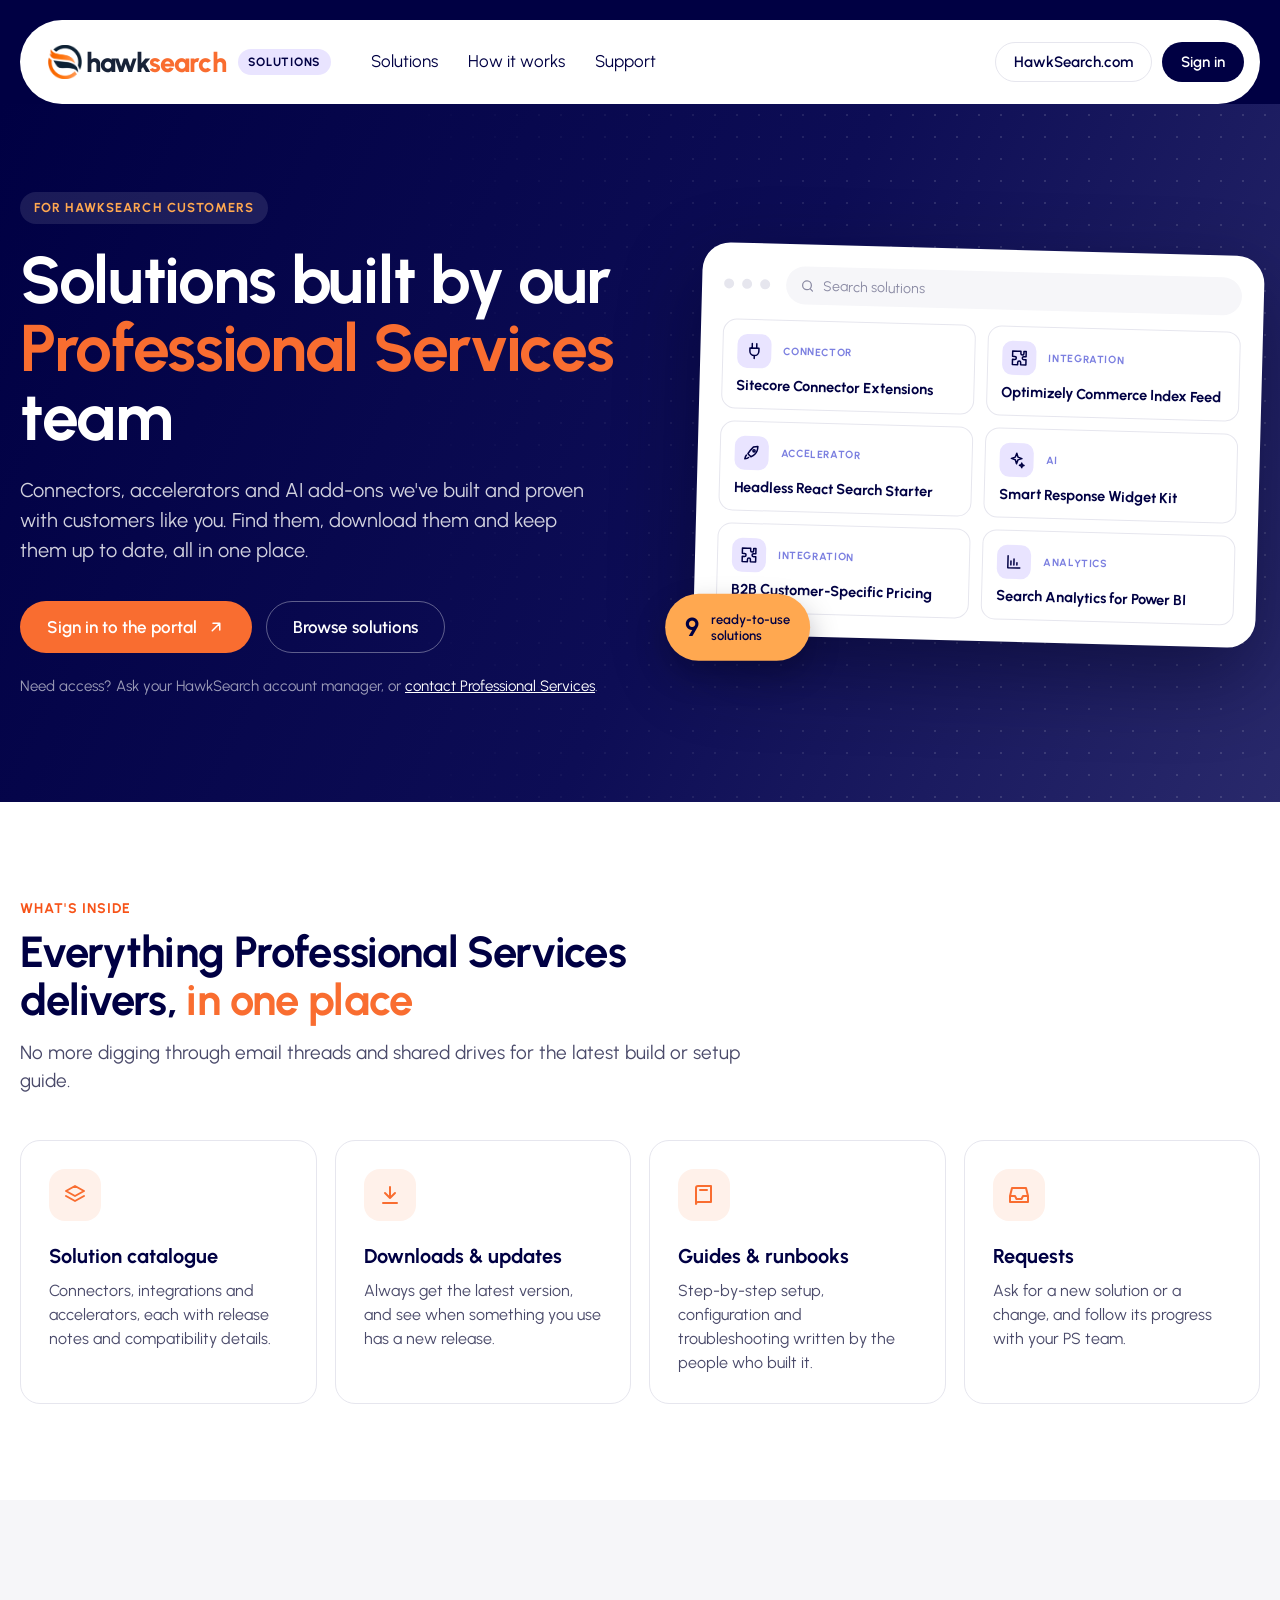
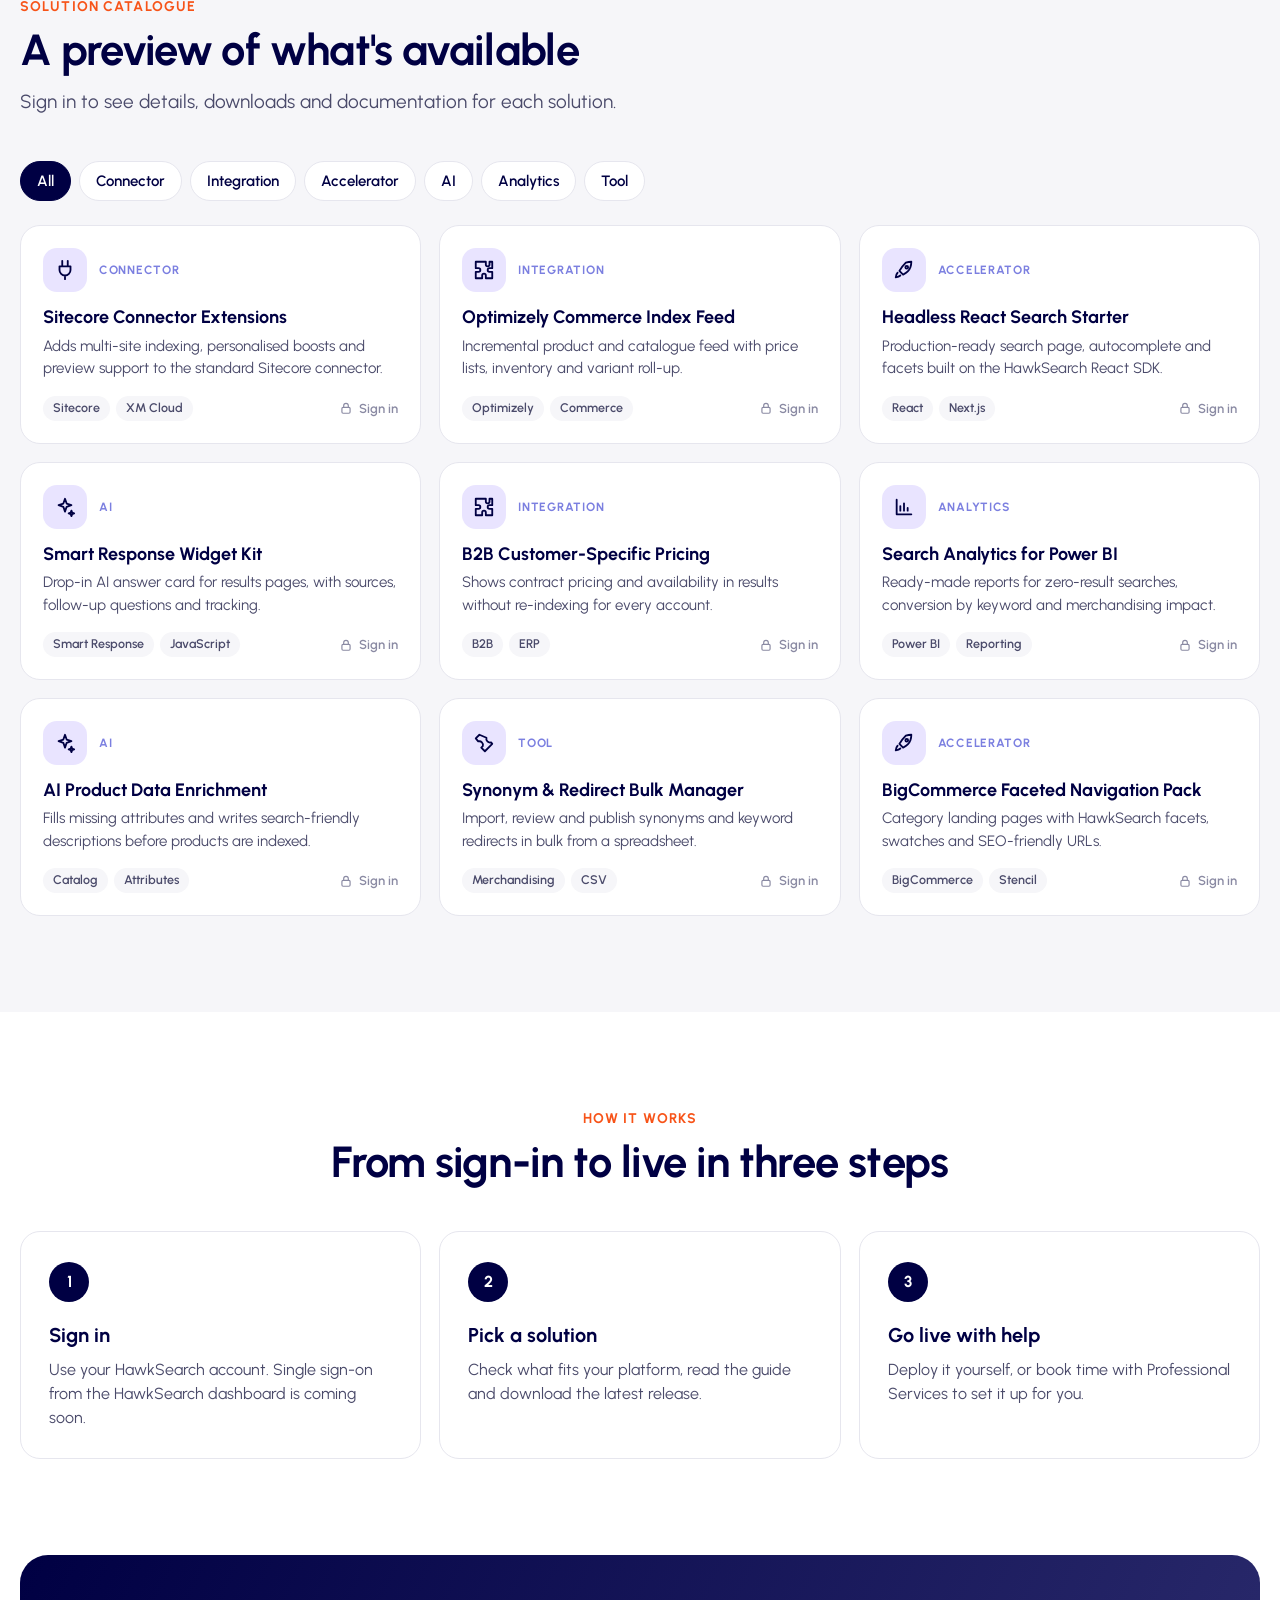
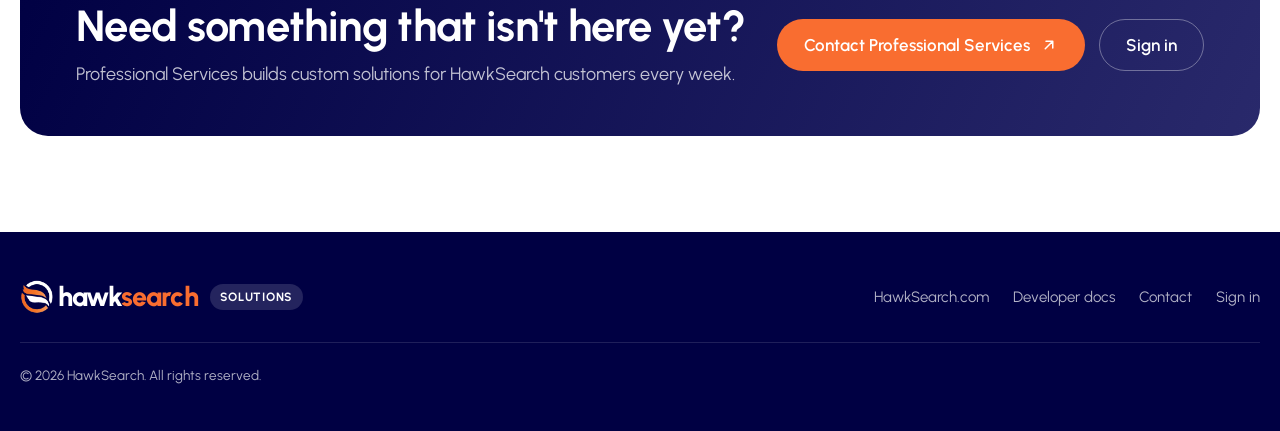
==== index.html @ 72f0b77c "HawkSearch Solutions portal prototype Public home page, simulated sign-in matching the HawkSearch Am" ====
<!DOCTYPE html>
<html lang="en">
<head>
<meta charset="UTF-8">
<meta name="viewport" content="width=device-width, initial-scale=1">
<title>HawkSearch Solutions</title>
<meta name="description" content="Solutions, accelerators and integrations built for HawkSearch customers by the Professional Services team.">
<link rel="icon" href="assets/hawksearchicon.png">
<link rel="preconnect" href="https://fonts.googleapis.com">
<link rel="preconnect" href="https://fonts.gstatic.com" crossorigin>
<link href="https://fonts.googleapis.com/css2?family=Urbanist:wght@400;500;600;700;800&display=swap" rel="stylesheet">
<link rel="stylesheet" href="styles.css">
<script src="portal.js"></script>
</head>
<body>

<header class="site-top">
  <div class="wrap">
    <nav class="site-nav" aria-label="Main">
      <a class="brand" href="index.html" aria-label="HawkSearch Solutions home">
        <span class="brand__logo"><img src="assets/hawksearchicon.png" alt=""><span class="brand__word">hawk<b>search</b></span></span>
        <span class="brand__tag">Solutions</span>
      </a>
      <ul class="site-nav__links">
        <li><a href="#catalog">Solutions</a></li>
        <li><a href="#how">How it works</a></li>
        <li><a href="#help">Support</a></li>
      </ul>
      <div class="site-nav__actions" id="nav-actions">
        <a class="btn btn--outline btn--sm" href="https://www.hawksearch.com/">HawkSearch.com</a>
        <a class="btn btn--navy btn--sm" href="login.html">Sign in</a>
      </div>
    </nav>
  </div>
</header>

<main>
  <section class="hero">
    <div class="wrap hero__inner">
      <div>
        <p class="eyebrow">For HawkSearch customers</p>
        <h1>Solutions built by our <em>Professional Services</em> team</h1>
        <p class="hero__lead">Connectors, accelerators and AI add-ons we've built and proven with customers like you. Find them, download them and keep them up to date, all in one place.</p>
        <div class="hero__ctas">
          <a class="btn btn--primary" href="login.html" id="hero-cta">Sign in to the portal <svg class="i" aria-hidden="true"><use href="#i-arrow"/></svg></a>
          <a class="btn btn--ghost-light" href="#catalog">Browse solutions</a>
        </div>
        <p class="hero__note">Need access? Ask your HawkSearch account manager, or <a href="#help">contact Professional Services</a>.</p>
      </div>
      <div class="peek" aria-hidden="true">
        <div class="peek__bar">
          <span class="peek__dot"></span><span class="peek__dot"></span><span class="peek__dot"></span>
          <span class="peek__search"><svg class="i" style="width:15px;height:15px"><use href="#i-search"/></svg>Search solutions</span>
        </div>
        <div class="peek__grid" id="peek-grid"></div>
        <div class="peek__badge"><strong id="peek-count">9</strong><span>ready-to-use<br>solutions</span></div>
      </div>
    </div>
  </section>

  <section class="section">
    <div class="wrap">
      <div class="section__head">
        <p class="kicker">What's inside</p>
        <h2>Everything Professional Services delivers, <em>in one place</em></h2>
        <p class="section__lead">No more digging through email threads and shared drives for the latest build or setup guide.</p>
      </div>
      <div class="features">
        <div class="feature">
          <span class="feature__icon"><svg class="i"><use href="#i-layers"/></svg></span>
          <h3>Solution catalogue</h3>
          <p>Connectors, integrations and accelerators, each with release notes and compatibility details.</p>
        </div>
        <div class="feature">
          <span class="feature__icon"><svg class="i"><use href="#i-download"/></svg></span>
          <h3>Downloads &amp; updates</h3>
          <p>Always get the latest version, and see when something you use has a new release.</p>
        </div>
        <div class="feature">
          <span class="feature__icon"><svg class="i"><use href="#i-book"/></svg></span>
          <h3>Guides &amp; runbooks</h3>
          <p>Step-by-step setup, configuration and troubleshooting written by the people who built it.</p>
        </div>
        <div class="feature">
          <span class="feature__icon"><svg class="i"><use href="#i-inbox"/></svg></span>
          <h3>Requests</h3>
          <p>Ask for a new solution or a change, and follow its progress with your PS team.</p>
        </div>
      </div>
    </div>
  </section>

  <section class="section section--tint" id="catalog">
    <div class="wrap">
      <div class="section__head">
        <p class="kicker">Solution catalogue</p>
        <h2>A preview of what's available</h2>
        <p class="section__lead">Sign in to see details, downloads and documentation for each solution.</p>
      </div>
      <div class="filter-row" id="filters" role="group" aria-label="Filter by type"></div>
      <div class="solutions" id="catalog-grid"></div>
    </div>
  </section>

  <section class="section" id="how">
    <div class="wrap">
      <div class="section__head section__head--center">
        <p class="kicker">How it works</p>
        <h2>From sign-in to live in three steps</h2>
      </div>
      <div class="steps">
        <div class="step">
          <h3>Sign in</h3>
          <p>Use your HawkSearch account. Single sign-on from the HawkSearch dashboard is coming soon.</p>
        </div>
        <div class="step">
          <h3>Pick a solution</h3>
          <p>Check what fits your platform, read the guide and download the latest release.</p>
        </div>
        <div class="step">
          <h3>Go live with help</h3>
          <p>Deploy it yourself, or book time with Professional Services to set it up for you.</p>
        </div>
      </div>
    </div>
  </section>

  <section class="section" id="help" style="padding-top: 0">
    <div class="wrap">
      <div class="cta-band">
        <div>
          <h2>Need something that isn't here yet?</h2>
          <p>Professional Services builds custom solutions for HawkSearch customers every week.</p>
        </div>
        <div class="hero__ctas">
          <a class="btn btn--primary" href="https://www.hawksearch.com/contact-us">Contact Professional Services <svg class="i" aria-hidden="true"><use href="#i-arrow"/></svg></a>
          <a class="btn btn--ghost-light" href="login.html">Sign in</a>
        </div>
      </div>
    </div>
  </section>
</main>

<footer class="site-footer">
  <div class="wrap">
    <div class="site-footer__row">
      <a class="brand brand--light" href="index.html" aria-label="HawkSearch Solutions home">
        <span class="brand__logo"><img src="assets/hawksearchiconwhite.png" alt=""><span class="brand__word">hawk<b>search</b></span></span>
        <span class="brand__tag">Solutions</span>
      </a>
      <nav aria-label="Footer">
        <a href="https://www.hawksearch.com/">HawkSearch.com</a>
        <a href="https://developerdocs.hawksearch.com/">Developer docs</a>
        <a href="https://www.hawksearch.com/contact-us">Contact</a>
        <a href="login.html">Sign in</a>
      </nav>
    </div>
    <p class="site-footer__legal">© 2026 HawkSearch. All rights reserved.</p>
  </div>
</footer>

<script>
(function () {
  var P = window.Portal;

  // Already signed in? Point the nav at the dashboard instead of the sign-in page.
  var user = P.session.user();
  if (user) {
    document.getElementById('nav-actions').innerHTML =
      '<a class="btn btn--navy btn--sm" href="dashboard.html">Dashboard ' + P.icon('arrow') + '</a>';
    document.querySelectorAll('a[href="login.html"]').forEach(function (a) { a.href = 'dashboard.html'; });
    document.getElementById('hero-cta').innerHTML = 'Go to your dashboard ' + P.icon('arrow');
  }

  document.getElementById('peek-grid').innerHTML = P.SOLUTIONS.slice(0, 6).map(function (s) {
    return P.solutionCard(s, { mini: true });
  }).join('');
  document.getElementById('peek-count').textContent = P.SOLUTIONS.length;

  // Catalogue preview with type filters; each card leads to sign-in (or to the dashboard if signed in)
  var filters = document.getElementById('filters');
  var grid = document.getElementById('catalog-grid');
  var cats = Object.keys(P.CATEGORIES).filter(function (c) { return P.SOLUTIONS.some(function (s) { return s.cat === c; }); });
  filters.innerHTML = '<button class="pill" type="button" data-cat="" aria-pressed="true">All</button>' +
    cats.map(function (c) { return '<button class="pill" type="button" data-cat="' + c + '" aria-pressed="false">' + P.CATEGORIES[c].label + '</button>'; }).join('');

  function render(cat) {
    grid.innerHTML = P.SOLUTIONS.filter(function (s) { return !cat || s.cat === cat; }).map(function (s) {
      return P.solutionCard(s, user ? { href: 'dashboard.html#' + s.id } : { href: 'login.html?next=' + encodeURIComponent('dashboard.html#' + s.id), locked: true });
    }).join('');
  }
  filters.addEventListener('click', function (e) {
    var b = e.target.closest('[data-cat]');
    if (!b) return;
    filters.querySelectorAll('.pill').forEach(function (p) { p.setAttribute('aria-pressed', String(p === b)); });
    render(b.getAttribute('data-cat'));
  });
  render('');
})();
</script>
</body>
</html>
---- styles.css ----
/* HawkSearch Solutions portal: shared styles. Tokens come from the hawksearch.com home page design. */
:root {
  --navy: #000043;
  --navy-2: #14145a;
  --navy-3: #29296b;
  --orange: #f75318;
  --orange-fill: #f96d30;
  --orange-soft: #ffa850;
  --orange-tint: #fff1ea;
  --periwinkle: #7b7fe0;
  --lavender: #e9e4ff;
  --lavender-2: #f4f2ff;
  --green: #12a150;
  --green-tint: #e6f6ec;
  --amber: #b86e00;
  --amber-tint: #fff4e0;
  --text: #070809;
  --muted: #4a4a6a;
  --subtle: #8a8aa3;
  --bg: #ffffff;
  --surface: #f6f6f9;
  --border: #e6e6ee;
  --radius-xl: 28px;
  --radius-lg: 20px;
  --radius-md: 14px;
  --shadow: 0 8px 28px rgba(0, 0, 40, .08);
  --font: "Urbanist", system-ui, -apple-system, "Segoe UI", Roboto, Helvetica, Arial, sans-serif;
}

* { box-sizing: border-box; }
html { -webkit-text-size-adjust: 100%; }
body { margin: 0; font-family: var(--font); color: var(--text); background: var(--bg); line-height: 1.5; }
img { max-width: 100%; display: block; }
a { color: inherit; }
button, input, select, textarea { font: inherit; color: inherit; }
[hidden] { display: none !important; }
svg.i { width: 18px; height: 18px; flex: none; }
.visually-hidden { position: absolute; width: 1px; height: 1px; overflow: hidden; clip: rect(0 0 0 0); white-space: nowrap; }
:focus-visible { outline: 3px solid var(--orange-fill); outline-offset: 2px; }

.wrap { width: min(1240px, calc(100% - 32px)); margin: 0 auto; }

/* ---- Brand lockup: the classic hawksearch logo (icon + lowercase "hawk" navy / "search" orange) ----
   Rebuilt from the icon file plus type. Swap in the original logo artwork when it's available. */
.brand { display: inline-flex; align-items: center; gap: 12px; text-decoration: none; }
.brand__logo { display: inline-flex; align-items: center; gap: 4px; }
.brand__logo img { width: 34px; height: 34px; }
.brand__word { font-size: 27px; font-weight: 800; letter-spacing: -.035em; line-height: 1; color: #182338; }
.brand__word b { font-weight: 800; color: var(--orange-fill); }
.brand__tag {
  padding: 4px 10px; border-radius: 999px;
  background: var(--lavender); color: var(--navy); font-size: 12px; font-weight: 700; letter-spacing: .06em; text-transform: uppercase;
}
.brand--light .brand__word { color: #fff; }
.brand--light .brand__tag { background: rgba(255, 255, 255, .14); color: #fff; }

/* ---- Buttons ---- */
.btn {
  display: inline-flex; align-items: center; justify-content: center; gap: 10px;
  height: 52px; padding: 0 26px; border: 1.5px solid transparent; border-radius: 999px;
  font-size: 17px; font-weight: 600; text-decoration: none; cursor: pointer; white-space: nowrap;
  transition: background .15s, border-color .15s, color .15s, transform .15s;
}
.btn svg { width: 18px; height: 18px; }
.btn--primary { background: var(--orange-fill); color: #fff; }
.btn--primary:hover { background: var(--orange); }
.btn--navy { background: var(--navy); color: #fff; }
.btn--navy:hover { background: var(--navy-2); }
.btn--light { background: #fff; color: var(--navy); }
.btn--light:hover { background: var(--lavender-2); }
.btn--outline { border-color: var(--border); background: #fff; color: var(--navy); }
.btn--outline:hover { border-color: var(--navy); }
.btn--ghost-light { border-color: rgba(255, 255, 255, .35); color: #fff; }
.btn--ghost-light:hover { border-color: #fff; background: rgba(255, 255, 255, .06); }
.btn--sm { height: 40px; padding: 0 18px; font-size: 15px; }
.btn--block { width: 100%; }
.btn:disabled { opacity: .55; cursor: not-allowed; }

/* ---- Public site header: white pill on navy, like hawksearch.com ---- */
.site-top { background: var(--navy); padding: 20px 0 0; }
.site-nav {
  display: flex; align-items: center; gap: 28px;
  height: 84px; padding: 0 16px 0 28px;
  background: #fff; border-radius: 999px;
}
.site-nav__links { display: flex; gap: 30px; margin: 0 auto 0 12px; padding: 0; list-style: none; }
.site-nav__links a { text-decoration: none; font-size: 17px; color: var(--navy); }
.site-nav__links a:hover { color: var(--orange); }
.site-nav__actions { display: flex; gap: 10px; align-items: center; }

/* ---- Hero ---- */
.hero {
  position: relative; overflow: hidden;
  background: linear-gradient(115deg, var(--navy) 0%, #0d0d55 55%, var(--navy-3) 100%);
  color: #fff;
}
.hero::before {   /* dot grid, as on the home page */
  content: ""; position: absolute; inset: 0;
  background-image: radial-gradient(rgba(255, 255, 255, .13) 1px, transparent 1.4px);
  background-size: 22px 22px;
  mask-image: linear-gradient(90deg, transparent 30%, #000 75%);
  -webkit-mask-image: linear-gradient(90deg, transparent 30%, #000 75%);
}
.hero__inner { position: relative; display: grid; grid-template-columns: minmax(0, 1.05fr) minmax(0, .95fr); gap: 56px; align-items: center; padding: 88px 0 104px; }
.eyebrow {
  display: inline-flex; align-items: center; gap: 8px;
  margin: 0 0 22px; padding: 6px 14px; border-radius: 999px;
  background: rgba(255, 255, 255, .1); color: var(--orange-soft);
  font-size: 13px; font-weight: 700; letter-spacing: .08em; text-transform: uppercase;
}
.hero h1 { margin: 0; font-size: clamp(40px, 5.2vw, 66px); line-height: 1.04; letter-spacing: -.02em; font-weight: 700; }
.hero h1 em { font-style: normal; color: var(--orange-fill); }
.hero__lead { max-width: 580px; margin: 24px 0 36px; font-size: 20px; line-height: 1.5; color: rgba(255, 255, 255, .82); }
.hero__ctas { display: flex; flex-wrap: wrap; gap: 14px; }
.hero__note { margin: 22px 0 0; font-size: 15px; color: rgba(255, 255, 255, .6); }
.hero__note a { color: #fff; }

/* Hero visual: a peek at the signed-in catalogue */
.peek {
  position: relative;
  padding: 22px; border-radius: var(--radius-xl);
  background: #fff; color: var(--text);
  box-shadow: 0 30px 80px rgba(0, 0, 30, .45);
  transform: rotate(1.5deg);
}
.peek__bar { display: flex; align-items: center; gap: 8px; margin-bottom: 16px; }
.peek__dot { width: 10px; height: 10px; border-radius: 999px; background: var(--border); }
.peek__search {
  flex: 1; margin-left: 8px; height: 38px; padding: 0 14px;
  display: flex; align-items: center; gap: 8px;
  border-radius: 999px; background: var(--surface); color: var(--subtle); font-size: 14px;
}
.peek__grid { display: grid; grid-template-columns: 1fr 1fr; gap: 12px; }
.peek__badge {
  position: absolute; left: -28px; bottom: -26px;
  display: flex; align-items: center; gap: 12px;
  padding: 14px 20px; border-radius: 999px;
  background: var(--orange-soft); color: var(--navy); font-weight: 700;
  box-shadow: 0 14px 30px rgba(0, 0, 30, .3);
  transform: rotate(-1.5deg);
}
.peek__badge strong { font-size: 26px; }
.peek__badge span { font-size: 13px; line-height: 1.2; font-weight: 600; }

/* ---- Sections ---- */
.section { padding: 96px 0; }
.section--tint { background: var(--surface); }
.section__head { max-width: 720px; margin-bottom: 44px; }
.section__head--center { margin-left: auto; margin-right: auto; text-align: center; }
.kicker { margin: 0 0 10px; font-size: 14px; font-weight: 700; letter-spacing: .08em; text-transform: uppercase; color: var(--orange); }
.section h2 { margin: 0; font-size: clamp(30px, 3.4vw, 44px); line-height: 1.1; letter-spacing: -.015em; color: var(--navy); }
.section h2 em { font-style: normal; color: var(--orange-fill); }
.section__lead { margin: 14px 0 0; font-size: 19px; color: var(--muted); }

.features { display: grid; grid-template-columns: repeat(4, minmax(0, 1fr)); gap: 18px; }
.feature { padding: 28px; border: 1px solid var(--border); border-radius: var(--radius-lg); background: #fff; }
.feature__icon {
  display: grid; place-items: center; width: 52px; height: 52px; margin-bottom: 20px;
  border-radius: 16px; background: var(--orange-tint); color: var(--orange-fill);
}
.feature__icon svg { width: 24px; height: 24px; }
.feature h3 { margin: 0 0 8px; font-size: 20px; color: var(--navy); }
.feature p { margin: 0; font-size: 16px; color: var(--muted); }

/* Solution cards (public preview, hero peek and dashboard) */
.solutions { display: grid; grid-template-columns: repeat(3, minmax(0, 1fr)); gap: 18px; }
.sol {
  position: relative; display: flex; flex-direction: column;
  padding: 22px; border: 1px solid var(--border); border-radius: var(--radius-lg);
  background: #fff; text-decoration: none; color: inherit;
  transition: border-color .15s, transform .15s, box-shadow .15s;
}
a.sol:hover { border-color: var(--navy); transform: translateY(-2px); box-shadow: var(--shadow); }
.sol__top { display: flex; align-items: center; gap: 12px; margin-bottom: 14px; }
.sol__icon { display: grid; place-items: center; width: 44px; height: 44px; border-radius: 14px; background: var(--lavender); color: var(--navy); flex: none; }
.sol__icon svg { width: 22px; height: 22px; }
.sol__cat { font-size: 12px; font-weight: 700; letter-spacing: .06em; text-transform: uppercase; color: var(--periwinkle); }
.sol__name { margin: 0 0 6px; font-size: 18px; font-weight: 700; line-height: 1.25; color: var(--navy); }
.sol__desc { margin: 0; font-size: 15px; color: var(--muted); flex: 1; }
.sol__foot { display: flex; flex-wrap: wrap; align-items: center; gap: 6px; margin-top: 16px; }
.tag { padding: 3px 10px; border-radius: 999px; background: var(--surface); font-size: 12.5px; font-weight: 600; color: var(--muted); }
.sol__lock { margin-left: auto; display: inline-flex; align-items: center; gap: 6px; font-size: 13px; font-weight: 600; color: var(--subtle); }
.sol__lock svg { width: 14px; height: 14px; }
.sol--mini { padding: 14px; border-radius: var(--radius-md); }
.sol--mini .sol__icon { width: 34px; height: 34px; border-radius: 10px; }
.sol--mini .sol__icon svg { width: 18px; height: 18px; }
.sol--mini .sol__top { margin-bottom: 8px; }
.sol--mini .sol__name { font-size: 14.5px; margin: 0; }
.sol--mini .sol__cat { font-size: 10.5px; }

.filter-row { display: flex; flex-wrap: wrap; gap: 8px; margin-bottom: 24px; }
.pill {
  padding: 8px 16px; border: 1px solid var(--border); border-radius: 999px;
  background: #fff; font-size: 15px; font-weight: 600; color: var(--navy); cursor: pointer;
}
.pill:hover { border-color: var(--navy); }
.pill[aria-pressed="true"] { background: var(--navy); border-color: var(--navy); color: #fff; }

.steps { display: grid; grid-template-columns: repeat(3, minmax(0, 1fr)); gap: 18px; counter-reset: step; }
.step { position: relative; padding: 30px 28px 28px; border-radius: var(--radius-lg); background: #fff; border: 1px solid var(--border); }
.step::before {
  counter-increment: step; content: counter(step);
  display: grid; place-items: center; width: 40px; height: 40px; margin-bottom: 18px;
  border-radius: 999px; background: var(--navy); color: #fff; font-weight: 700;
}
.step h3 { margin: 0 0 8px; font-size: 20px; color: var(--navy); }
.step p { margin: 0; color: var(--muted); }

.cta-band {
  display: flex; flex-wrap: wrap; align-items: center; justify-content: space-between; gap: 24px;
  padding: 48px 56px; border-radius: var(--radius-xl);
  background: linear-gradient(115deg, var(--navy), var(--navy-3)); color: #fff;
}
.cta-band h2 { color: #fff; }
.cta-band p { margin: 10px 0 0; font-size: 18px; color: rgba(255, 255, 255, .75); }

/* ---- Footer ---- */
.site-footer { background: var(--navy); color: rgba(255, 255, 255, .7); padding: 48px 0 32px; font-size: 15px; }
.site-footer__row { display: flex; flex-wrap: wrap; align-items: center; justify-content: space-between; gap: 20px; }
.site-footer nav { display: flex; flex-wrap: wrap; gap: 24px; }
.site-footer a { text-decoration: none; }
.site-footer a:hover { color: #fff; }
.site-footer__legal { margin-top: 28px; padding-top: 22px; border-top: 1px solid rgba(255, 255, 255, .12); font-size: 13.5px; }

/* ---- Forms ---- */
.field { display: grid; gap: 8px; margin-bottom: 18px; }
.field label { font-size: 15px; font-weight: 600; color: var(--navy); }
.field__row { display: flex; justify-content: space-between; align-items: baseline; }
.input {
  width: 100%; height: 52px; padding: 0 18px;
  border: 1.5px solid var(--border); border-radius: var(--radius-md); background: #fff;
  font-size: 16px; outline: 0; transition: border-color .15s, box-shadow .15s;
}
.input:focus { border-color: var(--navy); box-shadow: 0 0 0 4px var(--lavender); }
.input[aria-invalid="true"] { border-color: #d93a00; }
.field__error { font-size: 14px; color: #c03400; }
.link { color: var(--orange); font-weight: 600; text-decoration: none; }
.link:hover { text-decoration: underline; }
.check { display: inline-flex; align-items: center; gap: 10px; font-size: 15px; color: var(--muted); cursor: pointer; }
.check input { width: 18px; height: 18px; accent-color: var(--navy); }

/* ---- Responsive ---- */
@media (max-width: 1080px) {
  .features { grid-template-columns: repeat(2, minmax(0, 1fr)); }
  .solutions { grid-template-columns: repeat(2, minmax(0, 1fr)); }
  .hero__inner { grid-template-columns: minmax(0, 1fr); padding: 64px 0 80px; }
  .peek { max-width: 560px; transform: none; }
  .peek__badge { left: auto; right: 16px; bottom: -22px; transform: none; }
}
@media (max-width: 760px) {
  .site-nav { height: 68px; padding: 0 10px 0 18px; }
  .site-nav__links { display: none; }
  .site-nav__actions .btn--outline { display: none; }
  .site-nav__actions .btn { padding: 0 14px; }
  .brand__word { font-size: 23px; }
  .brand__logo img { width: 29px; height: 29px; }
  .site-nav .brand__tag { display: none; }
  .section { padding: 64px 0; }
  .features, .solutions, .steps { grid-template-columns: minmax(0, 1fr); }
  .cta-band { padding: 36px 24px; }
  .peek__grid { grid-template-columns: minmax(0, 1fr); }
}
@media (prefers-reduced-motion: reduce) {
  * { transition: none !important; animation: none !important; }
}
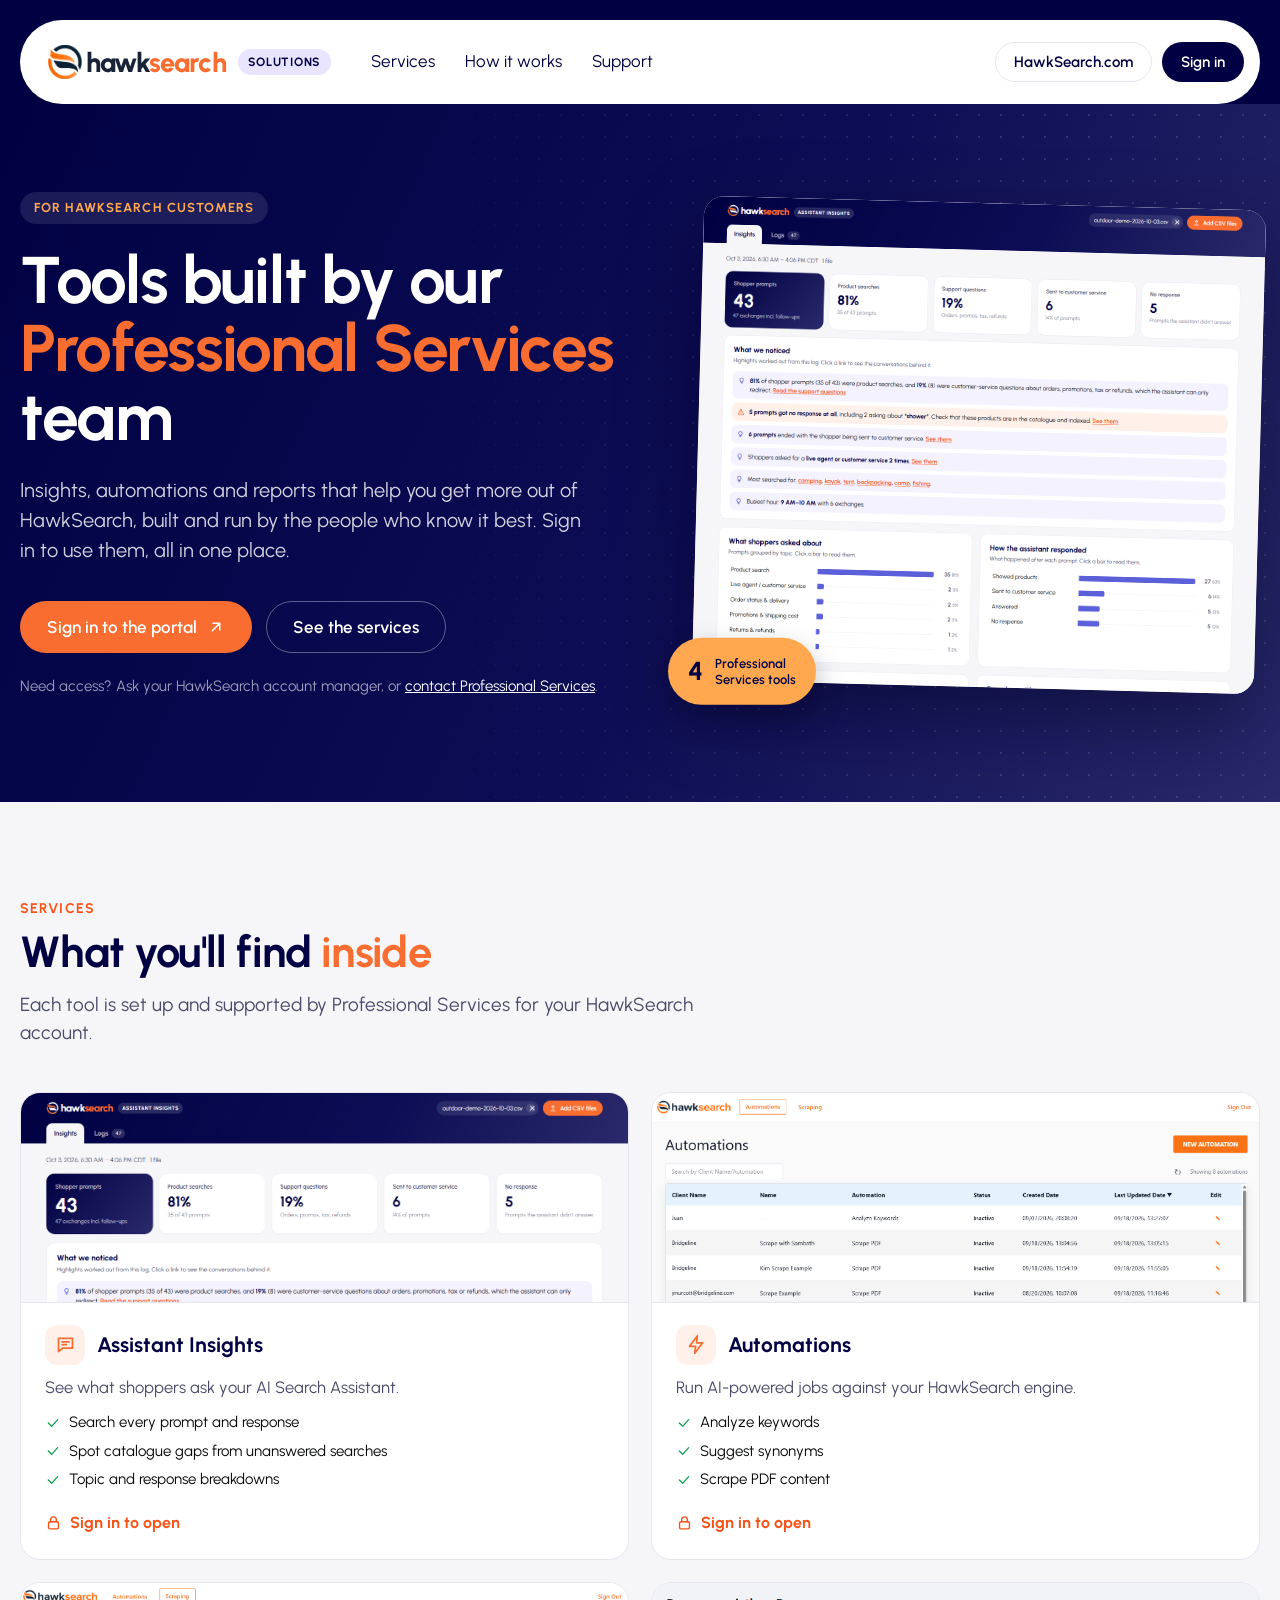
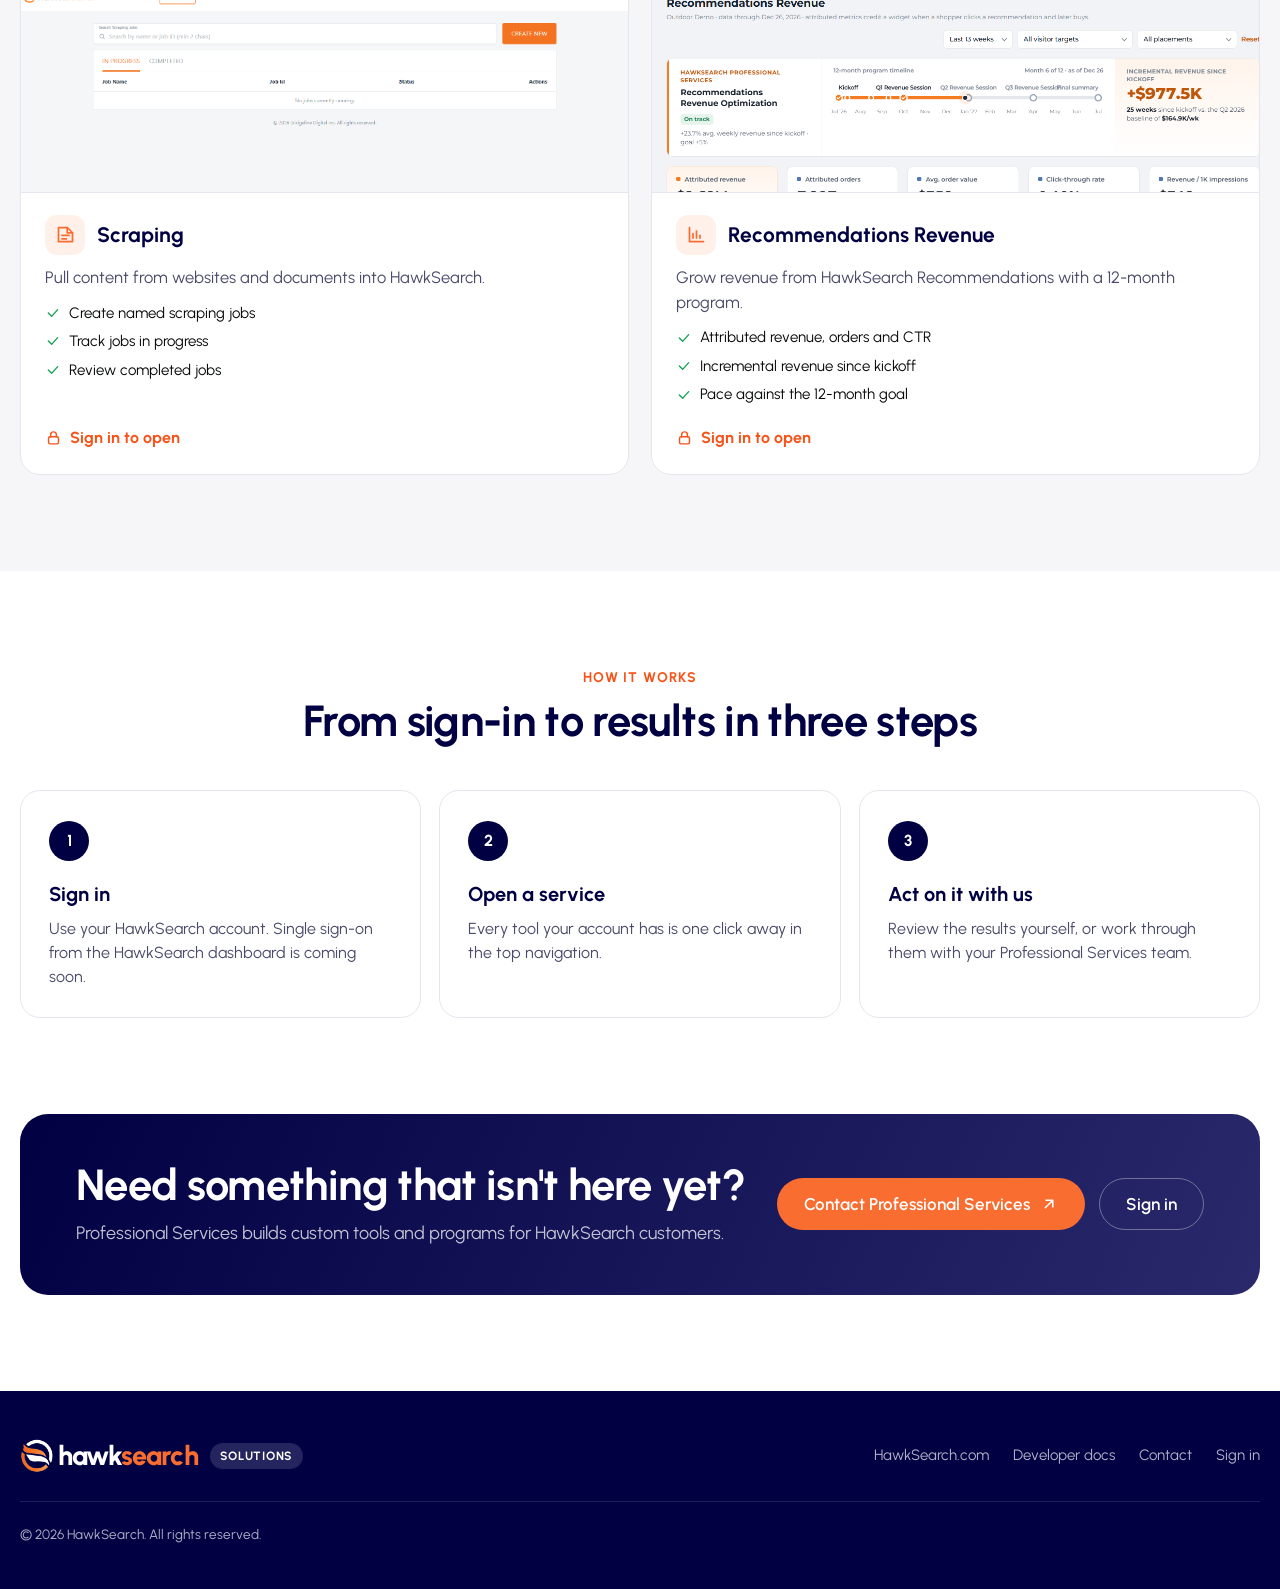
==== commit 84d34e86: "Simplify signed-in portal to four Professional Services tools Top navigation for Assistant Insights," ====
--- a/index.html
+++ b/index.html
@@ -4,7 +4,7 @@
 <meta charset="UTF-8">
 <meta name="viewport" content="width=device-width, initial-scale=1">
 <title>HawkSearch Solutions</title>
-<meta name="description" content="Solutions, accelerators and integrations built for HawkSearch customers by the Professional Services team.">
+<meta name="description" content="Insights, automations and reports built for HawkSearch customers by the Professional Services team.">
 <link rel="icon" href="assets/hawksearchicon.png">
 <link rel="preconnect" href="https://fonts.googleapis.com">
 <link rel="preconnect" href="https://fonts.gstatic.com" crossorigin>
@@ -22,7 +22,7 @@
         <span class="brand__tag">Solutions</span>
       </a>
       <ul class="site-nav__links">
-        <li><a href="#catalog">Solutions</a></li>
+        <li><a href="#services">Services</a></li>
         <li><a href="#how">How it works</a></li>
         <li><a href="#help">Support</a></li>
       </ul>
@@ -39,66 +39,29 @@
     <div class="wrap hero__inner">
       <div>
         <p class="eyebrow">For HawkSearch customers</p>
-        <h1>Solutions built by our <em>Professional Services</em> team</h1>
-        <p class="hero__lead">Connectors, accelerators and AI add-ons we've built and proven with customers like you. Find them, download them and keep them up to date, all in one place.</p>
+        <h1>Tools built by our <em>Professional Services</em> team</h1>
+        <p class="hero__lead">Insights, automations and reports that help you get more out of HawkSearch, built and run by the people who know it best. Sign in to use them, all in one place.</p>
         <div class="hero__ctas">
           <a class="btn btn--primary" href="login.html" id="hero-cta">Sign in to the portal <svg class="i" aria-hidden="true"><use href="#i-arrow"/></svg></a>
-          <a class="btn btn--ghost-light" href="#catalog">Browse solutions</a>
+          <a class="btn btn--ghost-light" href="#services">See the services</a>
         </div>
         <p class="hero__note">Need access? Ask your HawkSearch account manager, or <a href="#help">contact Professional Services</a>.</p>
       </div>
-      <div class="peek" aria-hidden="true">
-        <div class="peek__bar">
-          <span class="peek__dot"></span><span class="peek__dot"></span><span class="peek__dot"></span>
-          <span class="peek__search"><svg class="i" style="width:15px;height:15px"><use href="#i-search"/></svg>Search solutions</span>
-        </div>
-        <div class="peek__grid" id="peek-grid"></div>
-        <div class="peek__badge"><strong id="peek-count">9</strong><span>ready-to-use<br>solutions</span></div>
+      <div class="hero-shot" aria-hidden="true">
+        <div class="hero-shot__frame"><img src="assets/screens/insights.png" alt=""></div>
+        <div class="hero-shot__badge"><strong id="svc-count">4</strong><span>Professional<br>Services tools</span></div>
       </div>
     </div>
   </section>
 
-  <section class="section">
+  <section class="section section--tint" id="services">
     <div class="wrap">
       <div class="section__head">
-        <p class="kicker">What's inside</p>
-        <h2>Everything Professional Services delivers, <em>in one place</em></h2>
-        <p class="section__lead">No more digging through email threads and shared drives for the latest build or setup guide.</p>
+        <p class="kicker">Services</p>
+        <h2>What you'll find <em>inside</em></h2>
+        <p class="section__lead">Each tool is set up and supported by Professional Services for your HawkSearch account.</p>
       </div>
-      <div class="features">
-        <div class="feature">
-          <span class="feature__icon"><svg class="i"><use href="#i-layers"/></svg></span>
-          <h3>Solution catalogue</h3>
-          <p>Connectors, integrations and accelerators, each with release notes and compatibility details.</p>
-        </div>
-        <div class="feature">
-          <span class="feature__icon"><svg class="i"><use href="#i-download"/></svg></span>
-          <h3>Downloads &amp; updates</h3>
-          <p>Always get the latest version, and see when something you use has a new release.</p>
-        </div>
-        <div class="feature">
-          <span class="feature__icon"><svg class="i"><use href="#i-book"/></svg></span>
-          <h3>Guides &amp; runbooks</h3>
-          <p>Step-by-step setup, configuration and troubleshooting written by the people who built it.</p>
-        </div>
-        <div class="feature">
-          <span class="feature__icon"><svg class="i"><use href="#i-inbox"/></svg></span>
-          <h3>Requests</h3>
-          <p>Ask for a new solution or a change, and follow its progress with your PS team.</p>
-        </div>
-      </div>
-    </div>
-  </section>
-
-  <section class="section section--tint" id="catalog">
-    <div class="wrap">
-      <div class="section__head">
-        <p class="kicker">Solution catalogue</p>
-        <h2>A preview of what's available</h2>
-        <p class="section__lead">Sign in to see details, downloads and documentation for each solution.</p>
-      </div>
-      <div class="filter-row" id="filters" role="group" aria-label="Filter by type"></div>
-      <div class="solutions" id="catalog-grid"></div>
+      <div class="svc-grid" id="svc-grid"></div>
     </div>
   </section>
 
@@ -106,7 +69,7 @@
     <div class="wrap">
       <div class="section__head section__head--center">
         <p class="kicker">How it works</p>
-        <h2>From sign-in to live in three steps</h2>
+        <h2>From sign-in to results in three steps</h2>
       </div>
       <div class="steps">
         <div class="step">
@@ -114,12 +77,12 @@
           <p>Use your HawkSearch account. Single sign-on from the HawkSearch dashboard is coming soon.</p>
         </div>
         <div class="step">
-          <h3>Pick a solution</h3>
-          <p>Check what fits your platform, read the guide and download the latest release.</p>
+          <h3>Open a service</h3>
+          <p>Every tool your account has is one click away in the top navigation.</p>
         </div>
         <div class="step">
-          <h3>Go live with help</h3>
-          <p>Deploy it yourself, or book time with Professional Services to set it up for you.</p>
+          <h3>Act on it with us</h3>
+          <p>Review the results yourself, or work through them with your Professional Services team.</p>
         </div>
       </div>
     </div>
@@ -130,7 +93,7 @@
       <div class="cta-band">
         <div>
           <h2>Need something that isn't here yet?</h2>
-          <p>Professional Services builds custom solutions for HawkSearch customers every week.</p>
+          <p>Professional Services builds custom tools and programs for HawkSearch customers.</p>
         </div>
         <div class="hero__ctas">
           <a class="btn btn--primary" href="https://www.hawksearch.com/contact-us">Contact Professional Services <svg class="i" aria-hidden="true"><use href="#i-arrow"/></svg></a>
@@ -162,40 +125,21 @@
 <script>
 (function () {
   var P = window.Portal;
+  var user = P.session.user();
+
+  // Each service card opens that service, via sign-in when nobody is signed in
+  document.getElementById('svc-grid').innerHTML = P.SERVICES.map(function (s) {
+    return P.serviceCard(s, user ? {} : { href: 'login.html?next=' + encodeURIComponent(s.page), locked: true });
+  }).join('');
+  document.getElementById('svc-count').textContent = P.SERVICES.length;
 
   // Already signed in? Point the nav at the dashboard instead of the sign-in page.
-  var user = P.session.user();
   if (user) {
     document.getElementById('nav-actions').innerHTML =
       '<a class="btn btn--navy btn--sm" href="dashboard.html">Dashboard ' + P.icon('arrow') + '</a>';
     document.querySelectorAll('a[href="login.html"]').forEach(function (a) { a.href = 'dashboard.html'; });
     document.getElementById('hero-cta').innerHTML = 'Go to your dashboard ' + P.icon('arrow');
   }
-
-  document.getElementById('peek-grid').innerHTML = P.SOLUTIONS.slice(0, 6).map(function (s) {
-    return P.solutionCard(s, { mini: true });
-  }).join('');
-  document.getElementById('peek-count').textContent = P.SOLUTIONS.length;
-
-  // Catalogue preview with type filters; each card leads to sign-in (or to the dashboard if signed in)
-  var filters = document.getElementById('filters');
-  var grid = document.getElementById('catalog-grid');
-  var cats = Object.keys(P.CATEGORIES).filter(function (c) { return P.SOLUTIONS.some(function (s) { return s.cat === c; }); });
-  filters.innerHTML = '<button class="pill" type="button" data-cat="" aria-pressed="true">All</button>' +
-    cats.map(function (c) { return '<button class="pill" type="button" data-cat="' + c + '" aria-pressed="false">' + P.CATEGORIES[c].label + '</button>'; }).join('');
-
-  function render(cat) {
-    grid.innerHTML = P.SOLUTIONS.filter(function (s) { return !cat || s.cat === cat; }).map(function (s) {
-      return P.solutionCard(s, user ? { href: 'dashboard.html#' + s.id } : { href: 'login.html?next=' + encodeURIComponent('dashboard.html#' + s.id), locked: true });
-    }).join('');
-  }
-  filters.addEventListener('click', function (e) {
-    var b = e.target.closest('[data-cat]');
-    if (!b) return;
-    filters.querySelectorAll('.pill').forEach(function (p) { p.setAttribute('aria-pressed', String(p === b)); });
-    render(b.getAttribute('data-cat'));
-  });
-  render('');
 })();
 </script>
 </body>
--- a/styles.css
+++ b/styles.css
@@ -115,32 +115,20 @@
 .hero__note { margin: 22px 0 0; font-size: 15px; color: rgba(255, 255, 255, .6); }
 .hero__note a { color: #fff; }
 
-/* Hero visual: a peek at the signed-in catalogue */
-.peek {
-  position: relative;
-  padding: 22px; border-radius: var(--radius-xl);
-  background: #fff; color: var(--text);
-  box-shadow: 0 30px 80px rgba(0, 0, 30, .45);
-  transform: rotate(1.5deg);
-}
-.peek__bar { display: flex; align-items: center; gap: 8px; margin-bottom: 16px; }
-.peek__dot { width: 10px; height: 10px; border-radius: 999px; background: var(--border); }
-.peek__search {
-  flex: 1; margin-left: 8px; height: 38px; padding: 0 14px;
-  display: flex; align-items: center; gap: 8px;
-  border-radius: 999px; background: var(--surface); color: var(--subtle); font-size: 14px;
-}
-.peek__grid { display: grid; grid-template-columns: 1fr 1fr; gap: 12px; }
-.peek__badge {
-  position: absolute; left: -28px; bottom: -26px;
+/* Hero visual: a framed screenshot of one of the services */
+.hero-shot { position: relative; transform: rotate(1.5deg); }
+.hero-shot__frame { overflow: hidden; border-radius: var(--radius-lg); background: #fff; box-shadow: 0 30px 80px rgba(0, 0, 30, .45); }
+.hero-shot__frame img { width: 100%; height: auto; }
+.hero-shot__badge {
+  position: absolute; left: -24px; bottom: -24px;
   display: flex; align-items: center; gap: 12px;
   padding: 14px 20px; border-radius: 999px;
   background: var(--orange-soft); color: var(--navy); font-weight: 700;
   box-shadow: 0 14px 30px rgba(0, 0, 30, .3);
   transform: rotate(-1.5deg);
 }
-.peek__badge strong { font-size: 26px; }
-.peek__badge span { font-size: 13px; line-height: 1.2; font-weight: 600; }
+.hero-shot__badge strong { font-size: 26px; }
+.hero-shot__badge span { font-size: 13px; line-height: 1.2; font-weight: 600; }
 
 /* ---- Sections ---- */
 .section { padding: 96px 0; }
@@ -152,49 +140,84 @@
 .section h2 em { font-style: normal; color: var(--orange-fill); }
 .section__lead { margin: 14px 0 0; font-size: 19px; color: var(--muted); }
 
-.features { display: grid; grid-template-columns: repeat(4, minmax(0, 1fr)); gap: 18px; }
-.feature { padding: 28px; border: 1px solid var(--border); border-radius: var(--radius-lg); background: #fff; }
-.feature__icon {
-  display: grid; place-items: center; width: 52px; height: 52px; margin-bottom: 20px;
-  border-radius: 16px; background: var(--orange-tint); color: var(--orange-fill);
-}
-.feature__icon svg { width: 24px; height: 24px; }
-.feature h3 { margin: 0 0 8px; font-size: 20px; color: var(--navy); }
-.feature p { margin: 0; font-size: 16px; color: var(--muted); }
-
-/* Solution cards (public preview, hero peek and dashboard) */
-.solutions { display: grid; grid-template-columns: repeat(3, minmax(0, 1fr)); gap: 18px; }
-.sol {
-  position: relative; display: flex; flex-direction: column;
-  padding: 22px; border: 1px solid var(--border); border-radius: var(--radius-lg);
-  background: #fff; text-decoration: none; color: inherit;
+/* ---- Service cards (public home page and signed-in home) ---- */
+.svc-grid { display: grid; grid-template-columns: repeat(2, minmax(0, 1fr)); gap: 22px; }
+.svc {
+  display: flex; flex-direction: column; overflow: hidden;
+  border: 1px solid var(--border); border-radius: var(--radius-lg); background: #fff;
+  text-decoration: none; color: inherit;
   transition: border-color .15s, transform .15s, box-shadow .15s;
 }
-a.sol:hover { border-color: var(--navy); transform: translateY(-2px); box-shadow: var(--shadow); }
-.sol__top { display: flex; align-items: center; gap: 12px; margin-bottom: 14px; }
-.sol__icon { display: grid; place-items: center; width: 44px; height: 44px; border-radius: 14px; background: var(--lavender); color: var(--navy); flex: none; }
-.sol__icon svg { width: 22px; height: 22px; }
-.sol__cat { font-size: 12px; font-weight: 700; letter-spacing: .06em; text-transform: uppercase; color: var(--periwinkle); }
-.sol__name { margin: 0 0 6px; font-size: 18px; font-weight: 700; line-height: 1.25; color: var(--navy); }
-.sol__desc { margin: 0; font-size: 15px; color: var(--muted); flex: 1; }
-.sol__foot { display: flex; flex-wrap: wrap; align-items: center; gap: 6px; margin-top: 16px; }
-.tag { padding: 3px 10px; border-radius: 999px; background: var(--surface); font-size: 12.5px; font-weight: 600; color: var(--muted); }
-.sol__lock { margin-left: auto; display: inline-flex; align-items: center; gap: 6px; font-size: 13px; font-weight: 600; color: var(--subtle); }
-.sol__lock svg { width: 14px; height: 14px; }
-.sol--mini { padding: 14px; border-radius: var(--radius-md); }
-.sol--mini .sol__icon { width: 34px; height: 34px; border-radius: 10px; }
-.sol--mini .sol__icon svg { width: 18px; height: 18px; }
-.sol--mini .sol__top { margin-bottom: 8px; }
-.sol--mini .sol__name { font-size: 14.5px; margin: 0; }
-.sol--mini .sol__cat { font-size: 10.5px; }
-
-.filter-row { display: flex; flex-wrap: wrap; gap: 8px; margin-bottom: 24px; }
-.pill {
-  padding: 8px 16px; border: 1px solid var(--border); border-radius: 999px;
-  background: #fff; font-size: 15px; font-weight: 600; color: var(--navy); cursor: pointer;
-}
-.pill:hover { border-color: var(--navy); }
-.pill[aria-pressed="true"] { background: var(--navy); border-color: var(--navy); color: #fff; }
+.svc:hover { border-color: var(--navy); transform: translateY(-2px); box-shadow: var(--shadow); }
+.svc__shot { display: block; height: 210px; overflow: hidden; background: var(--surface); border-bottom: 1px solid var(--border); }
+.svc__shot img { width: 100%; height: 100%; object-fit: cover; object-position: left top; }
+.svc__body { display: flex; flex-direction: column; gap: 10px; padding: 22px 24px 24px; flex: 1; }
+.svc__head { display: flex; align-items: center; gap: 12px; }
+.svc__icon { display: grid; place-items: center; width: 40px; height: 40px; flex: none; border-radius: 12px; background: var(--orange-tint); color: var(--orange-fill); }
+.svc__icon svg { width: 21px; height: 21px; }
+.svc__icon--lg { width: 48px; height: 48px; border-radius: 14px; }
+.svc__icon--lg svg { width: 24px; height: 24px; }
+.svc__name { font-size: 21px; font-weight: 700; color: var(--navy); }
+.svc__tagline { font-size: 16.5px; color: var(--muted); }
+.svc__points { display: grid; gap: 6px; margin-top: 2px; }
+.svc__points span { display: flex; align-items: center; gap: 8px; font-size: 15px; color: var(--text); }
+.svc__points svg { width: 16px; height: 16px; color: var(--green); }
+.svc__open { display: inline-flex; align-items: center; gap: 8px; margin-top: auto; padding-top: 10px; font-size: 16px; font-weight: 700; color: var(--orange); }
+.svc__open svg { width: 17px; height: 17px; }
+
+/* ---- Signed-in layout: white top bar with orange navigation, like the existing HawkSearch tools ---- */
+.app-body { background: #f5f6f8; min-height: 100vh; display: flex; flex-direction: column; }
+#app { display: flex; flex-direction: column; flex: 1; }
+.app-top { position: sticky; top: 0; z-index: 10; background: #fff; border-bottom: 1px solid var(--border); }
+.app-top__row { display: flex; align-items: center; gap: 28px; min-height: 76px; padding: 0 28px; }
+.app-top .brand__word { font-size: 25px; }
+.app-top .brand__logo img { width: 31px; height: 31px; }
+.app-nav ul { display: flex; gap: 8px; margin: 0; padding: 0; list-style: none; }
+.app-nav a {
+  display: block; padding: 8px 15px; border: 1.5px solid transparent; border-radius: 6px;
+  font-size: 16px; font-weight: 600; color: var(--orange-fill); text-decoration: none; white-space: nowrap;
+}
+.app-nav a:hover { background: var(--orange-tint); }
+.app-nav a[aria-current="page"] { border-color: var(--orange-fill); }
+.app-user { margin-left: auto; display: flex; align-items: center; gap: 12px; }
+.avatar { display: grid; place-items: center; width: 36px; height: 36px; border-radius: 999px; background: var(--navy); color: #fff; font-size: 14px; font-weight: 700; }
+.app-user__name { line-height: 1.15; font-size: 15px; font-weight: 600; color: var(--navy); }
+.app-user__name small { display: block; font-size: 13px; font-weight: 500; color: var(--subtle); }
+.app-signout { margin-left: 8px; padding: 8px 4px; border: 0; background: none; font-size: 16px; font-weight: 600; color: var(--orange-fill); cursor: pointer; }
+.app-signout:hover { color: var(--orange); text-decoration: underline; }
+
+.app-main { width: min(1240px, calc(100% - 32px)); margin: 0 auto; padding: 36px 0 48px; flex: 1; }
+.page-head { margin-bottom: 28px; }
+.page-head h1 { display: flex; flex-wrap: wrap; align-items: center; gap: 14px; margin: 0; font-size: 36px; letter-spacing: -.015em; color: var(--navy); }
+.page-head p { max-width: 820px; margin: 10px 0 0; font-size: 18px; color: var(--muted); }
+.preview-badge { padding: 4px 12px; border-radius: 999px; background: var(--lavender); color: var(--navy); font-size: 13px; font-weight: 700; letter-spacing: .04em; text-transform: uppercase; }
+.point-row { display: flex; flex-wrap: wrap; gap: 8px; margin-top: 16px; }
+.point-row span { display: inline-flex; align-items: center; gap: 8px; padding: 6px 14px; border-radius: 999px; background: #fff; border: 1px solid var(--border); font-size: 14.5px; font-weight: 600; color: var(--navy); }
+.point-row svg { width: 15px; height: 15px; color: var(--green); }
+
+.screen { margin: 0; overflow: hidden; border: 1px solid var(--border); border-radius: var(--radius-lg); background: #fff; box-shadow: var(--shadow); }
+.screen__bar { display: flex; gap: 7px; padding: 12px 16px; border-bottom: 1px solid var(--border); background: var(--surface); }
+.screen__bar span { width: 11px; height: 11px; border-radius: 999px; background: #d9d9e3; }
+.screen img { width: 100%; height: auto; }
+.screen figcaption { display: flex; align-items: center; gap: 8px; padding: 12px 16px; border-top: 1px solid var(--border); font-size: 14px; color: var(--subtle); }
+.screen figcaption svg { width: 16px; height: 16px; }
+
+.other-svcs { margin-top: 32px; }
+.other-svcs p { margin: 0 0 10px; font-size: 13px; font-weight: 700; letter-spacing: .08em; text-transform: uppercase; color: var(--subtle); }
+.other-svcs div { display: grid; grid-template-columns: repeat(3, minmax(0, 1fr)); gap: 12px; }
+.other-svcs a {
+  display: flex; align-items: center; gap: 12px; padding: 14px 16px;
+  border: 1px solid var(--border); border-radius: var(--radius-md); background: #fff;
+  font-size: 16px; font-weight: 700; color: var(--navy); text-decoration: none;
+}
+.other-svcs a:hover { border-color: var(--navy); }
+.other-svcs a > svg:last-child { margin-left: auto; color: var(--orange); }
+
+.help-strip { display: flex; flex-wrap: wrap; align-items: center; gap: 14px; margin-top: 26px; padding: 18px 22px; border-radius: var(--radius-lg); background: #fff; border: 1px solid var(--border); font-size: 16px; color: var(--muted); }
+.help-strip > svg { width: 22px; height: 22px; color: var(--periwinkle); }
+.help-strip b { color: var(--navy); }
+.help-strip .btn { margin-left: auto; }
+.app-foot { padding: 20px 16px 28px; text-align: center; font-size: 14px; color: var(--subtle); }
 
 .steps { display: grid; grid-template-columns: repeat(3, minmax(0, 1fr)); gap: 18px; counter-reset: step; }
 .step { position: relative; padding: 30px 28px 28px; border-radius: var(--radius-lg); background: #fff; border: 1px solid var(--border); }
@@ -241,11 +264,12 @@
 
 /* ---- Responsive ---- */
 @media (max-width: 1080px) {
-  .features { grid-template-columns: repeat(2, minmax(0, 1fr)); }
-  .solutions { grid-template-columns: repeat(2, minmax(0, 1fr)); }
   .hero__inner { grid-template-columns: minmax(0, 1fr); padding: 64px 0 80px; }
-  .peek { max-width: 560px; transform: none; }
-  .peek__badge { left: auto; right: 16px; bottom: -22px; transform: none; }
+  .hero-shot { max-width: 620px; transform: none; }
+  .hero-shot__badge { left: auto; right: 16px; bottom: -22px; transform: none; }
+  .app-top__row { flex-wrap: wrap; gap: 4px 20px; padding: 12px 20px 0; }
+  .app-nav { order: 3; width: calc(100% + 40px); margin: 0 -20px; padding: 6px 20px 10px; overflow-x: auto; }
+  .other-svcs div { grid-template-columns: minmax(0, 1fr); }
 }
 @media (max-width: 760px) {
   .site-nav { height: 68px; padding: 0 10px 0 18px; }
@@ -255,10 +279,16 @@
   .brand__word { font-size: 23px; }
   .brand__logo img { width: 29px; height: 29px; }
   .site-nav .brand__tag { display: none; }
+  .app-top .brand__tag { display: none; }
+  .app-top .brand__word { font-size: 22px; }
+  .app-top .brand__logo img { width: 27px; height: 27px; }
   .section { padding: 64px 0; }
-  .features, .solutions, .steps { grid-template-columns: minmax(0, 1fr); }
+  .svc-grid, .steps { grid-template-columns: minmax(0, 1fr); }
   .cta-band { padding: 36px 24px; }
-  .peek__grid { grid-template-columns: minmax(0, 1fr); }
+  .svc__shot { height: 170px; }
+  .app-user__name { display: none; }
+  .page-head h1 { font-size: 28px; }
+  .help-strip .btn { margin-left: 0; }
 }
 @media (prefers-reduced-motion: reduce) {
   * { transition: none !important; animation: none !important; }
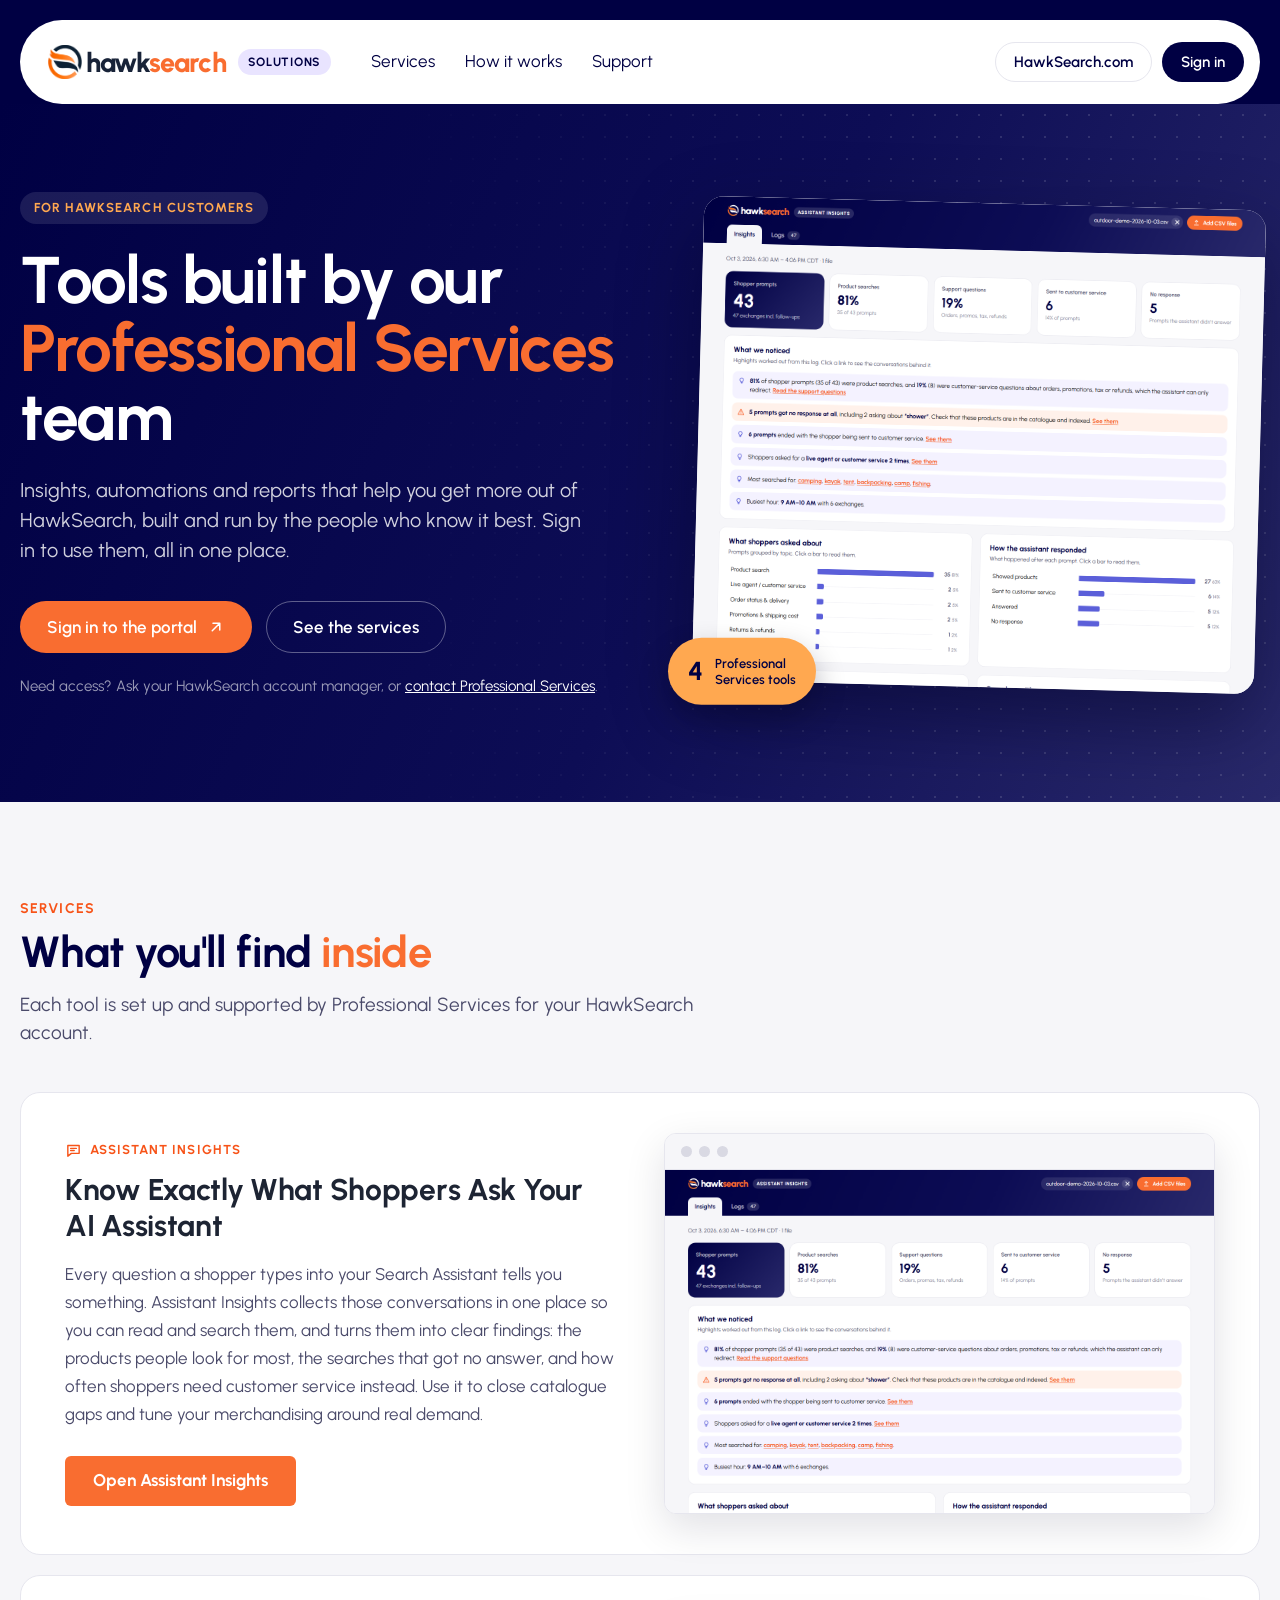
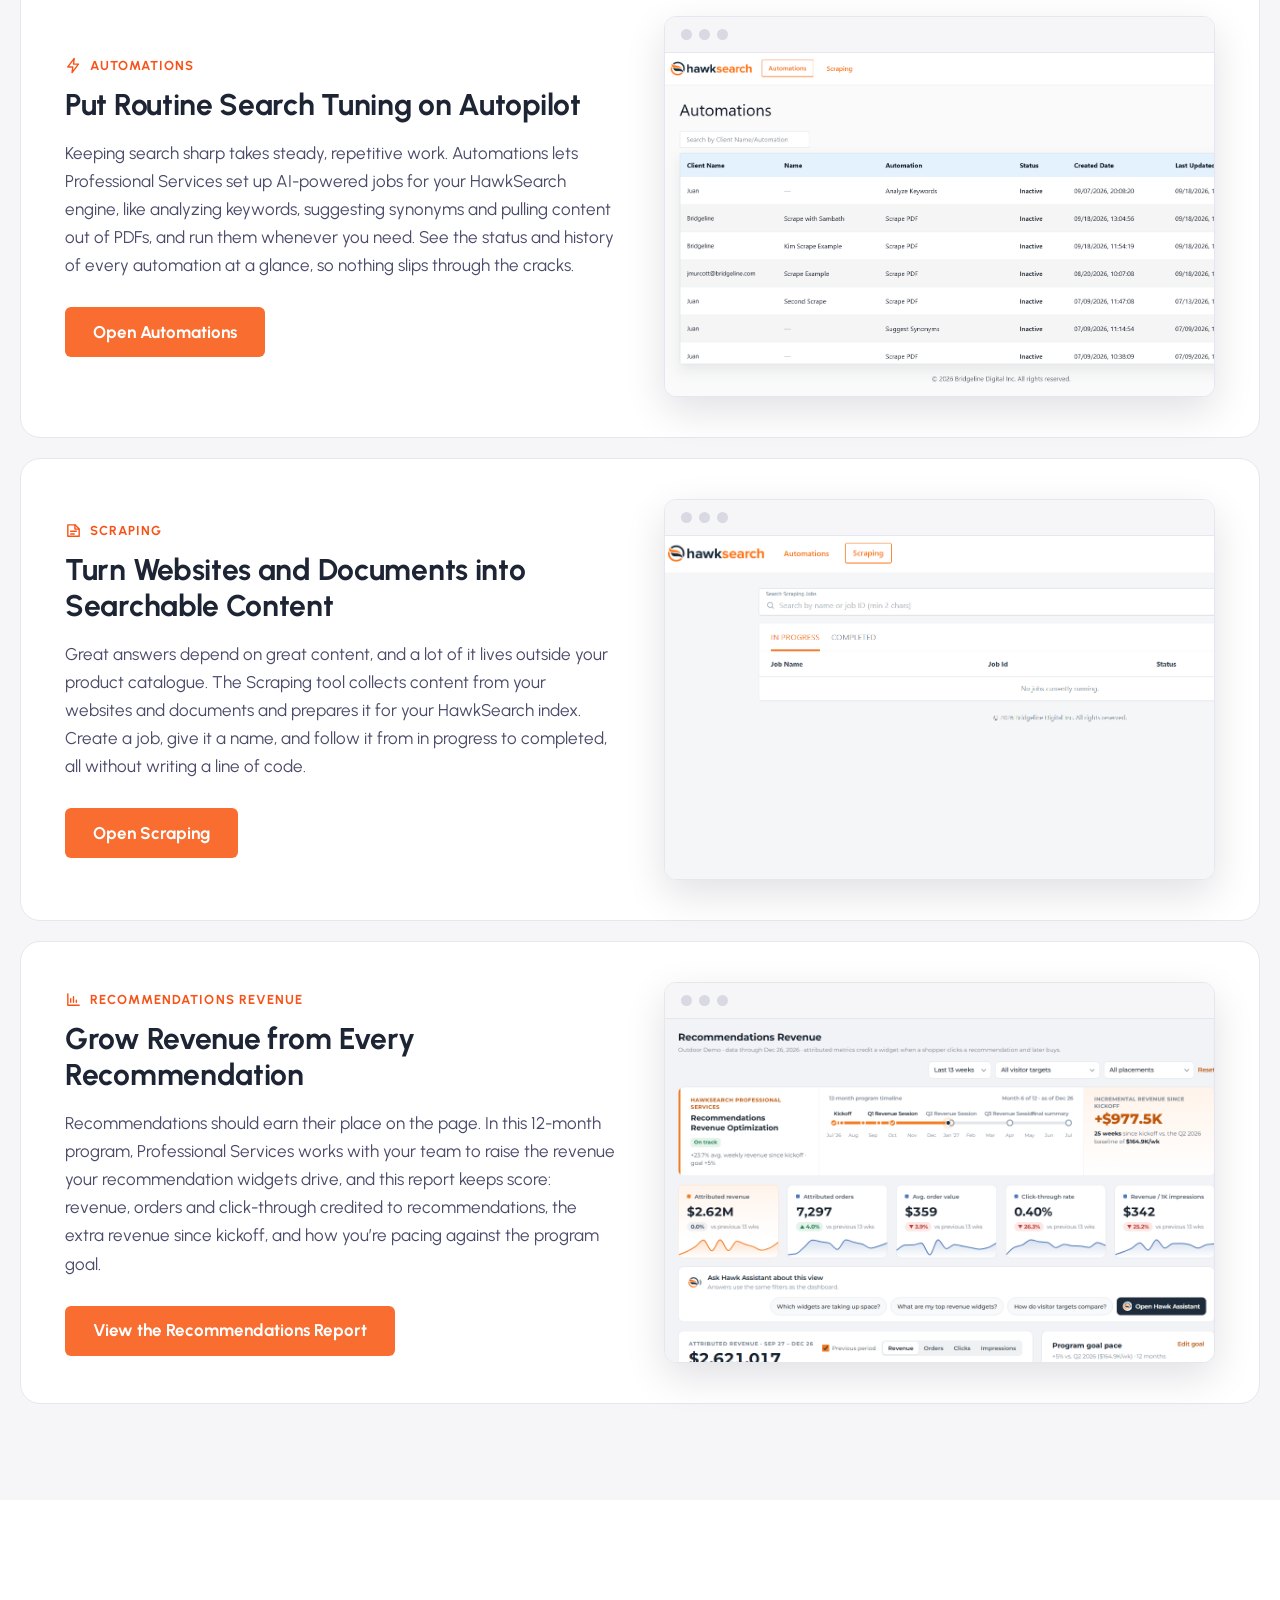
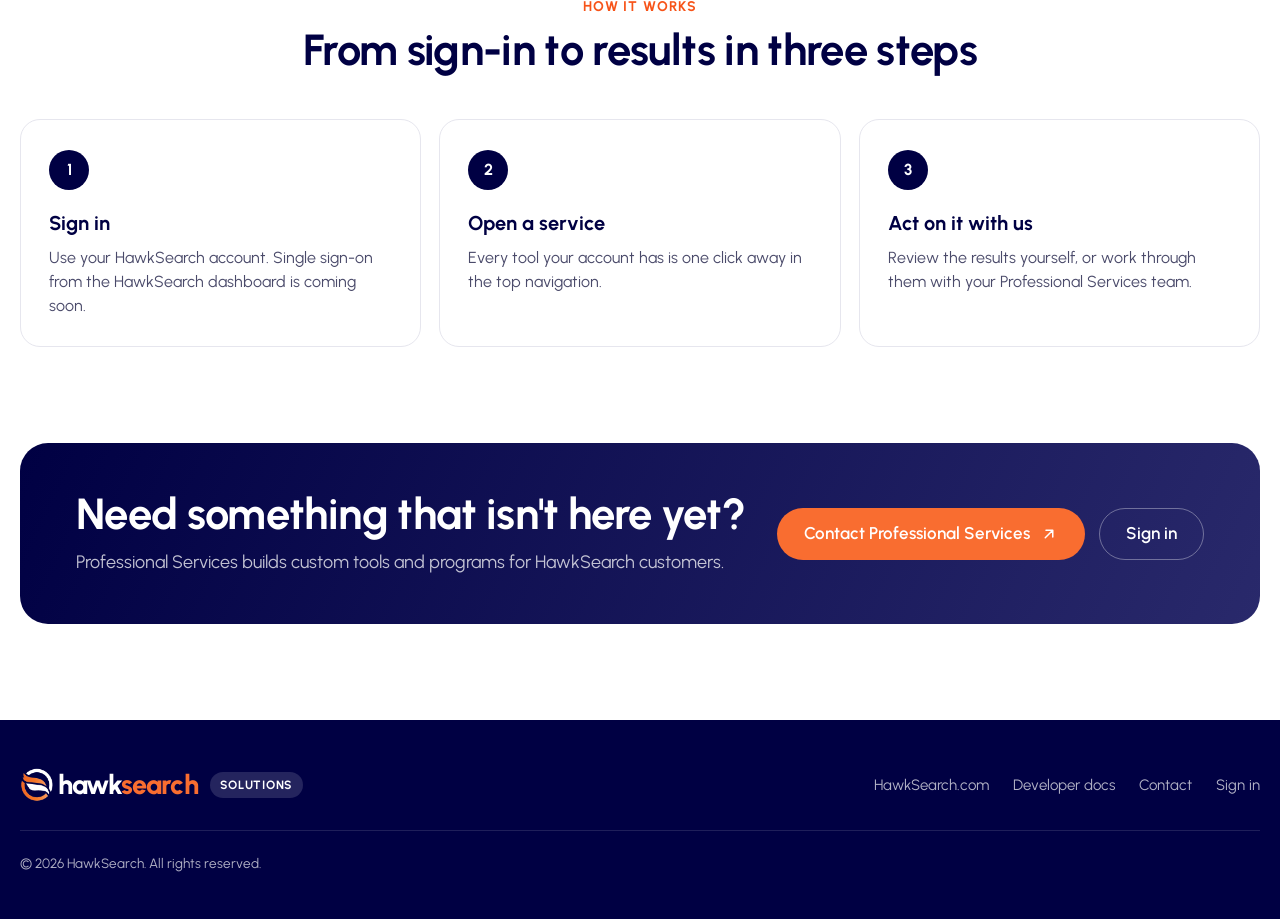
==== commit e888c0a0: "Public home page uses the same feature rows as the signed-in home Each service row has its headline," ====
--- a/index.html
+++ b/index.html
@@ -61,7 +61,7 @@
         <h2>What you'll find <em>inside</em></h2>
         <p class="section__lead">Each tool is set up and supported by Professional Services for your HawkSearch account.</p>
       </div>
-      <div class="svc-grid" id="svc-grid"></div>
+      <div id="svc-rows"></div>
     </div>
   </section>
 
@@ -127,10 +127,10 @@
   var P = window.Portal;
   var user = P.session.user();
 
-  // Each service card opens that service, via sign-in when nobody is signed in
-  document.getElementById('svc-grid').innerHTML = P.SERVICES.map(function (s) {
-    return P.serviceCard(s, user ? {} : { href: 'login.html?next=' + encodeURIComponent(s.page), locked: true });
-  }).join('');
+  // Same rows as the signed-in home; each one opens its service, via sign-in when nobody is signed in
+  document.getElementById('svc-rows').innerHTML = P.featureRows(function (s) {
+    return user ? s.page : 'login.html?next=' + encodeURIComponent(s.page);
+  });
   document.getElementById('svc-count').textContent = P.SERVICES.length;
 
   // Already signed in? Point the nav at the dashboard instead of the sign-in page.
--- a/styles.css
+++ b/styles.css
@@ -213,6 +213,34 @@
 .other-svcs a:hover { border-color: var(--navy); }
 .other-svcs a > svg:last-child { margin-left: auto; color: var(--orange); }
 
+/* Signed-in home: feature rows (text + call to action left, screenshot right) */
+.feature-rows { display: grid; gap: 20px; }
+.feature-row {
+  display: grid; grid-template-columns: minmax(0, 1fr) minmax(0, 1fr); gap: 48px; align-items: center;
+  padding: 40px 44px; border: 1px solid var(--border); border-radius: var(--radius-lg); background: #fff;
+}
+.feature-row__eyebrow {
+  display: inline-flex; align-items: center; gap: 8px; margin: 0 0 12px;
+  font-size: 13px; font-weight: 700; letter-spacing: .08em; text-transform: uppercase; color: var(--orange);
+}
+.feature-row__eyebrow svg { width: 17px; height: 17px; }
+.feature-row h2 { margin: 0 0 16px; font-size: 30px; font-weight: 700; line-height: 1.2; letter-spacing: -.01em; color: #1d2433; }
+.feature-row__text > p:not(.feature-row__eyebrow) { margin: 0 0 28px; font-size: 17px; line-height: 1.65; color: var(--muted); }
+.btn-cta {
+  display: inline-flex; align-items: center; height: 50px; padding: 0 28px;
+  border-radius: 6px; background: var(--orange-fill); color: #fff;
+  font-size: 17px; font-weight: 700; text-decoration: none;
+  transition: background .15s;
+}
+.btn-cta:hover { background: var(--orange); }
+.feature-row__shot {
+  display: block; overflow: hidden; border: 1px solid var(--border); border-radius: 12px; background: #fff;
+  box-shadow: 0 14px 40px rgba(0, 0, 40, .12); transition: transform .15s, box-shadow .15s;
+}
+.feature-row__shot:hover { transform: translateY(-2px); box-shadow: 0 18px 48px rgba(0, 0, 40, .16); }
+.feature-row__shot .screen__bar { display: flex; }
+.feature-row__shot img { width: 100%; aspect-ratio: 16 / 10; object-fit: cover; object-position: left top; }
+
 .help-strip { display: flex; flex-wrap: wrap; align-items: center; gap: 14px; margin-top: 26px; padding: 18px 22px; border-radius: var(--radius-lg); background: #fff; border: 1px solid var(--border); font-size: 16px; color: var(--muted); }
 .help-strip > svg { width: 22px; height: 22px; color: var(--periwinkle); }
 .help-strip b { color: var(--navy); }
@@ -270,6 +298,7 @@
   .app-top__row { flex-wrap: wrap; gap: 4px 20px; padding: 12px 20px 0; }
   .app-nav { order: 3; width: calc(100% + 40px); margin: 0 -20px; padding: 6px 20px 10px; overflow-x: auto; }
   .other-svcs div { grid-template-columns: minmax(0, 1fr); }
+  .feature-row { grid-template-columns: minmax(0, 1fr); gap: 28px; padding: 32px; }
 }
 @media (max-width: 760px) {
   .site-nav { height: 68px; padding: 0 10px 0 18px; }
@@ -289,6 +318,8 @@
   .app-user__name { display: none; }
   .page-head h1 { font-size: 28px; }
   .help-strip .btn { margin-left: 0; }
+  .feature-row { padding: 24px 20px; }
+  .feature-row h2 { font-size: 24px; }
 }
 @media (prefers-reduced-motion: reduce) {
   * { transition: none !important; animation: none !important; }
